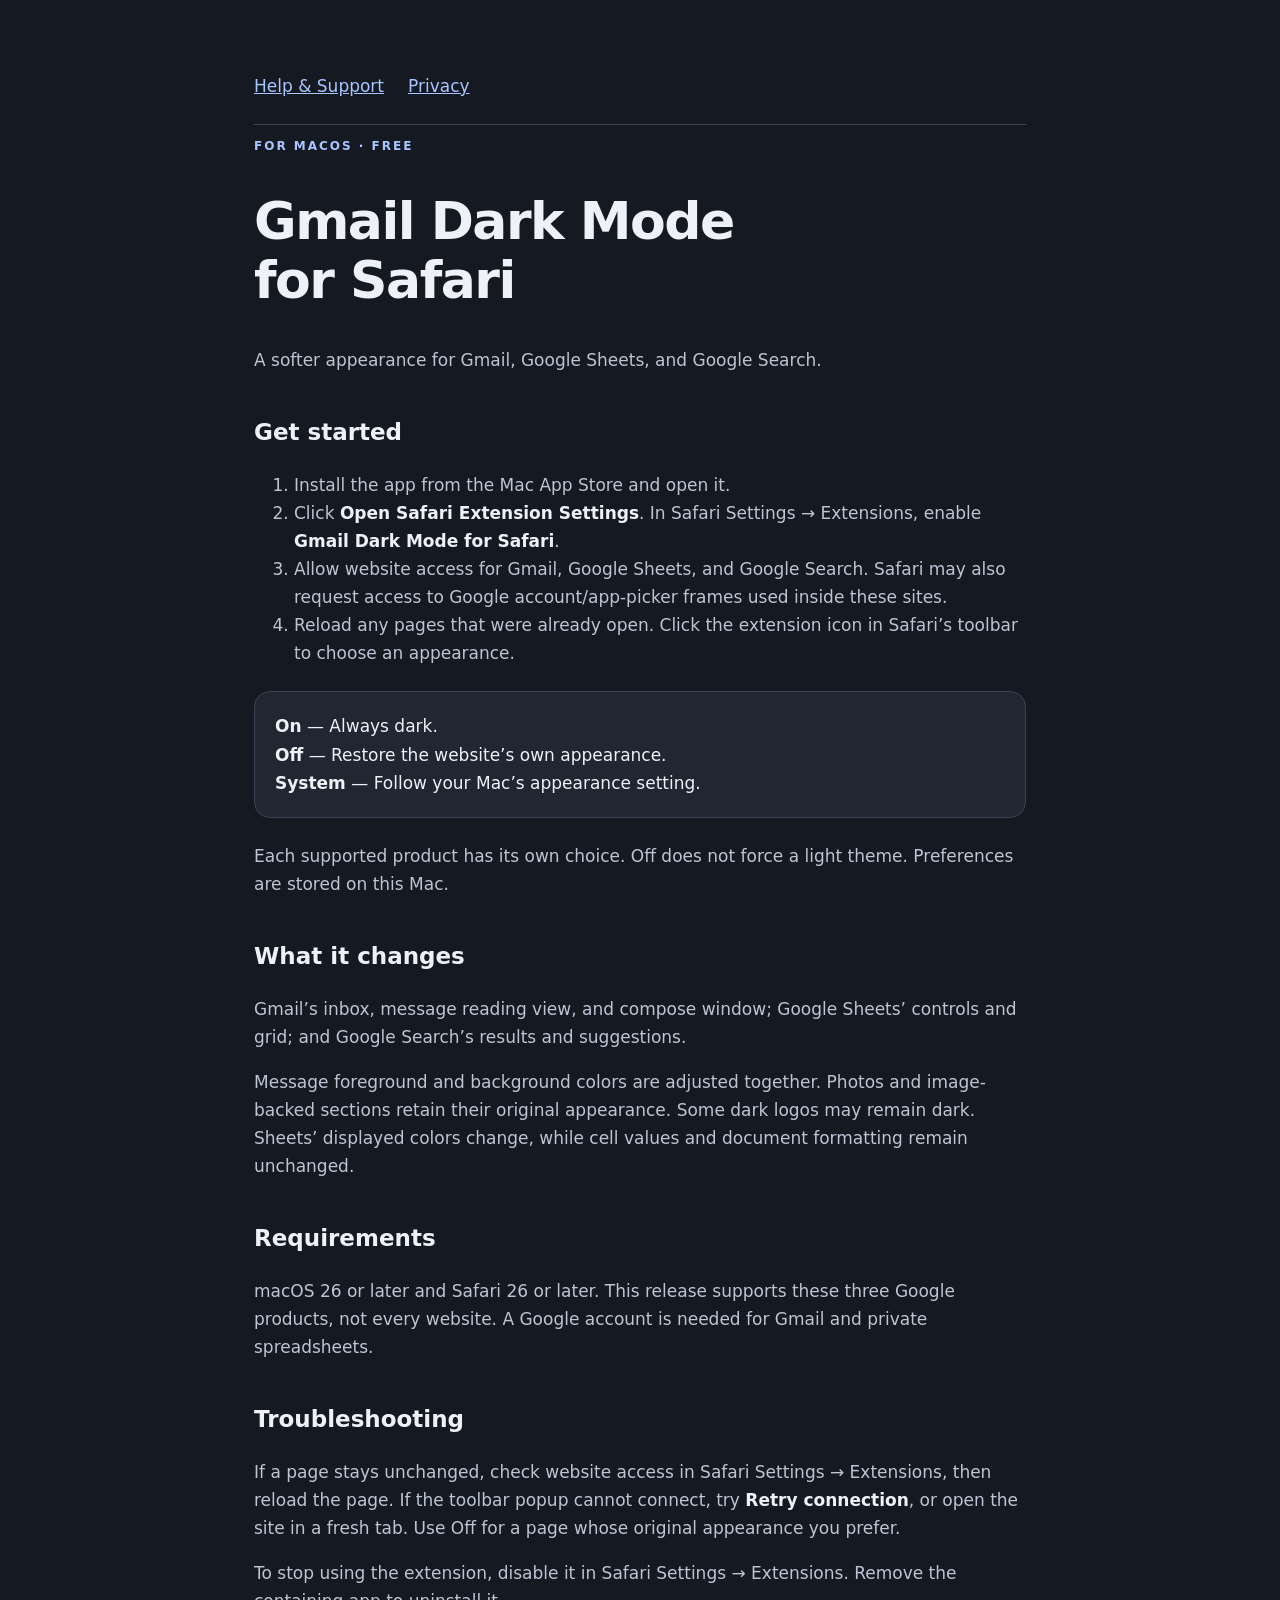
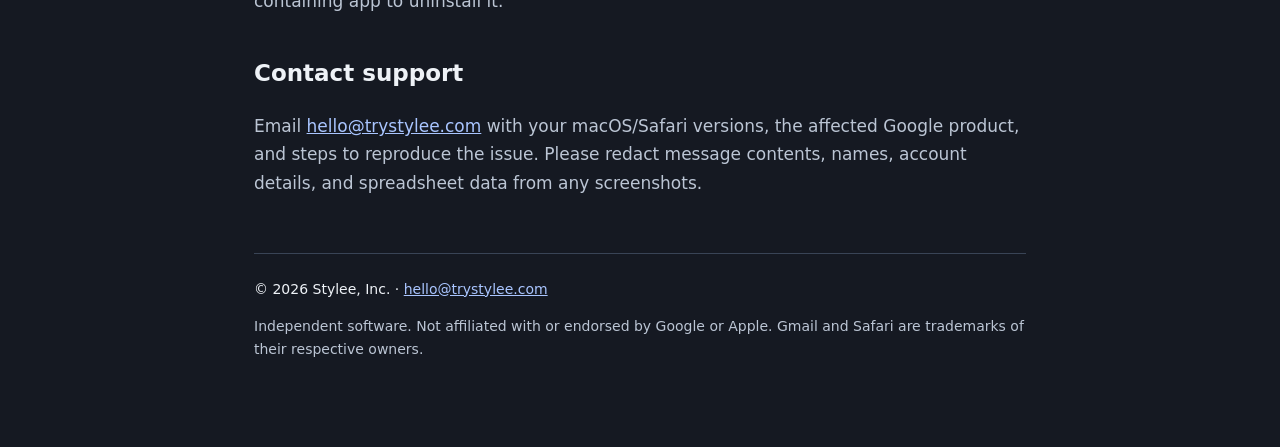
==== site/index.html @ 9e238961 "Prepare signed 1.0 App Store release and TestFlight validation" ====
<!doctype html>
<html lang="en"><meta charset="utf-8"><meta name="viewport" content="width=device-width,initial-scale=1"><title>Gmail Dark Mode for Safari — Help & Support</title><meta name="description" content="Dark appearance for Gmail, Google Sheets, and Google Search in Safari. Setup, support, and privacy information."><link rel="stylesheet" href="style.css"><main><nav><a href="./">Help &amp; Support</a><a href="privacy.html">Privacy</a></nav><p class="eyebrow">For macOS · Free</p><h1>Gmail Dark Mode<br>for Safari</h1><p>A softer appearance for Gmail, Google Sheets, and Google Search.</p><h2>Get started</h2><ol><li>Install the app from the Mac App Store and open it.</li><li>Click <strong>Open Safari Extension Settings</strong>. In Safari Settings → Extensions, enable <strong>Gmail Dark Mode for Safari</strong>.</li><li>Allow website access for Gmail, Google Sheets, and Google Search. Safari may also request access to Google account/app-picker frames used inside these sites.</li><li>Reload any pages that were already open. Click the extension icon in Safari’s toolbar to choose an appearance.</li></ol><div class="card"><strong>On</strong> — Always dark.<br><strong>Off</strong> — Restore the website’s own appearance.<br><strong>System</strong> — Follow your Mac’s appearance setting.</div><p>Each supported product has its own choice. Off does not force a light theme. Preferences are stored on this Mac.</p><h2>What it changes</h2><p>Gmail’s inbox, message reading view, and compose window; Google Sheets’ controls and grid; and Google Search’s results and suggestions.</p><p>Message foreground and background colors are adjusted together. Photos and image-backed sections retain their original appearance. Some dark logos may remain dark. Sheets’ displayed colors change, while cell values and document formatting remain unchanged.</p><h2>Requirements</h2><p>macOS 26 or later and Safari 26 or later. This release supports these three Google products, not every website. A Google account is needed for Gmail and private spreadsheets.</p><h2>Troubleshooting</h2><p>If a page stays unchanged, check website access in Safari Settings → Extensions, then reload the page. If the toolbar popup cannot connect, try <strong>Retry connection</strong>, or open the site in a fresh tab. Use Off for a page whose original appearance you prefer.</p><p>To stop using the extension, disable it in Safari Settings → Extensions. Remove the containing app to uninstall it.</p><h2>Contact support</h2><p>Email <a href="mailto:hello@trystylee.com">hello@trystylee.com</a> with your macOS/Safari versions, the affected Google product, and steps to reproduce the issue. Please redact message contents, names, account details, and spreadsheet data from any screenshots.</p><footer>© 2026 Stylee, Inc. · <a href="mailto:hello@trystylee.com">hello@trystylee.com</a><p>Independent software. Not affiliated with or endorsed by Google or Apple. Gmail and Safari are trademarks of their respective owners.</p></footer></main></html>
---- site/style.css ----
*{box-sizing:border-box}body{margin:0;background:#151922;color:#eef2f7;font:17px/1.65 system-ui,sans-serif}main{max-width:820px;margin:auto;padding:72px 24px}h1{font-size:clamp(32px,6vw,52px);line-height:1.15;letter-spacing:-1.5px}h2{margin-top:40px;font-size:23px}p,li{color:#bbc5d4}a{color:#a9c5ff}nav{display:flex;gap:24px;border-bottom:1px solid #394456;padding-bottom:24px}footer{margin-top:56px;border-top:1px solid #394456;padding-top:24px;font-size:14px}.eyebrow{color:#a9c5ff;text-transform:uppercase;letter-spacing:2px;font-size:12px;font-weight:700}.card{background:#202733;border:1px solid #394456;border-radius:16px;padding:20px;margin:24px 0}strong{color:#eef2f7}
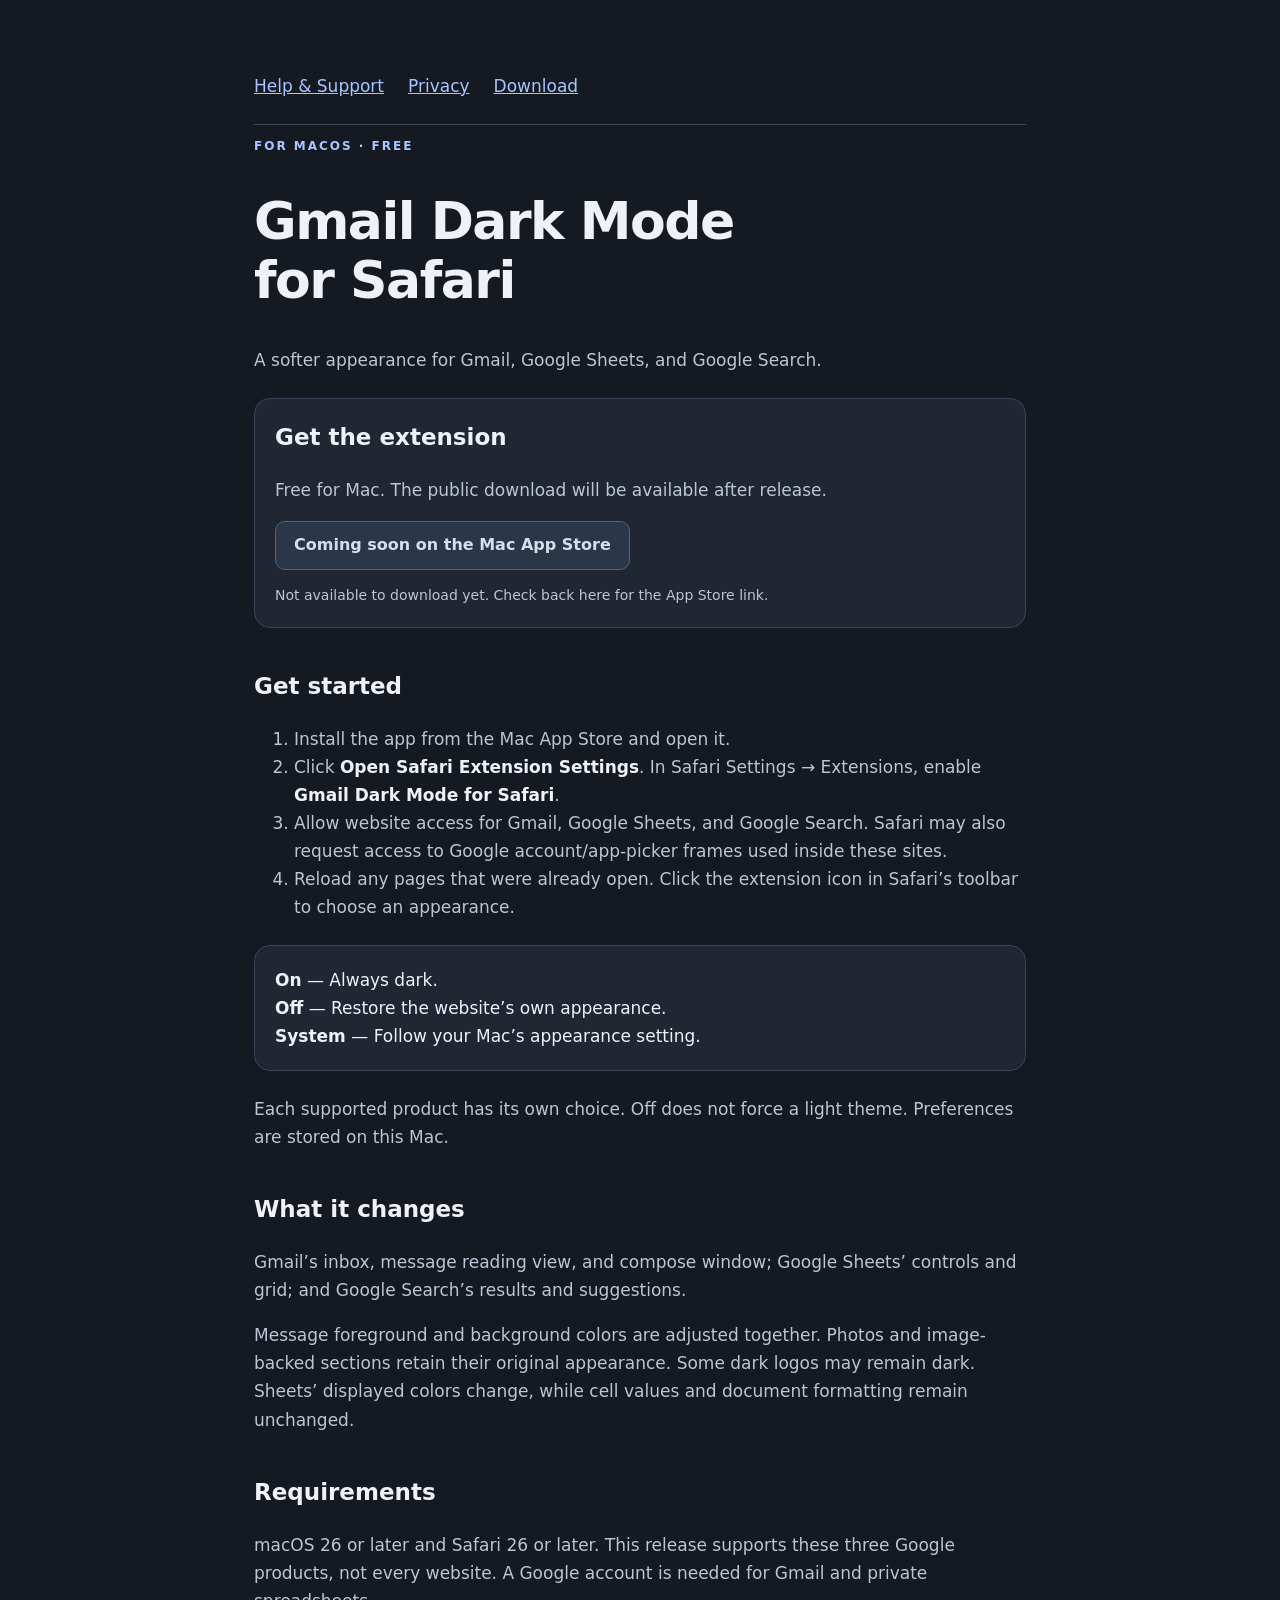
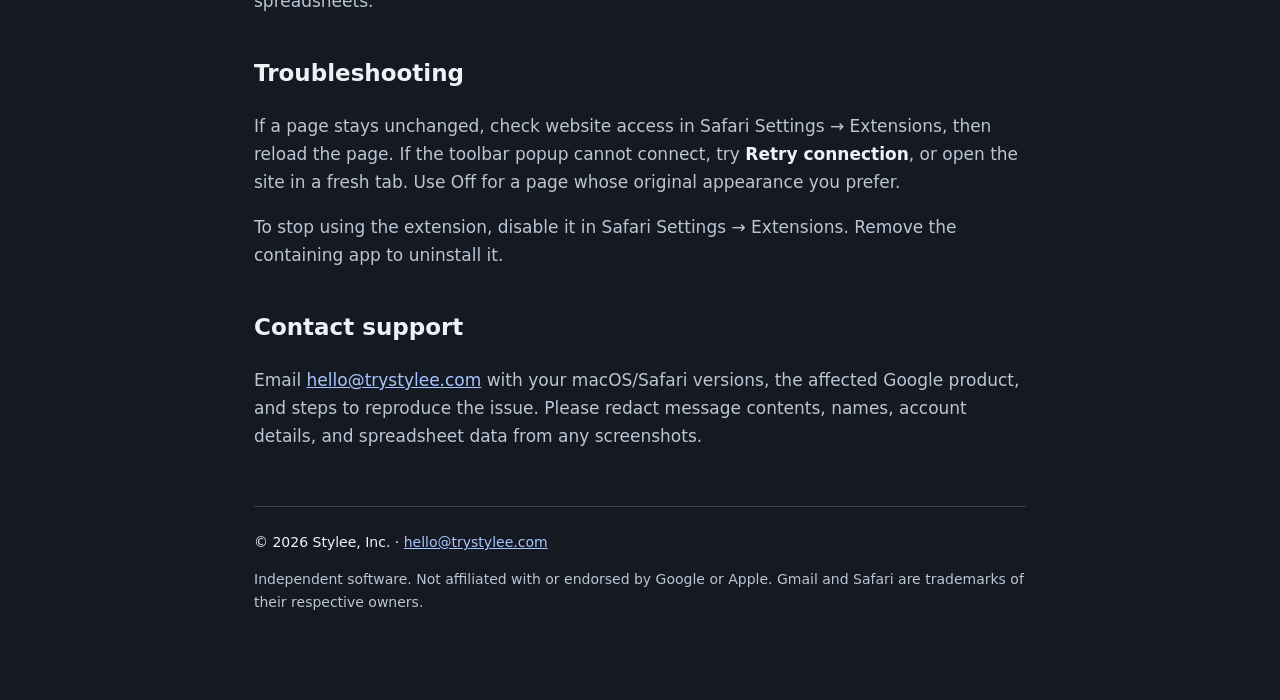
==== commit d0d49d33: "Add coming-soon App Store download section to support website" ====
--- a/site/index.html
+++ b/site/index.html
@@ -1,2 +1,2 @@
 <!doctype html>
-<html lang="en"><meta charset="utf-8"><meta name="viewport" content="width=device-width,initial-scale=1"><title>Gmail Dark Mode for Safari — Help & Support</title><meta name="description" content="Dark appearance for Gmail, Google Sheets, and Google Search in Safari. Setup, support, and privacy information."><link rel="stylesheet" href="style.css"><main><nav><a href="./">Help &amp; Support</a><a href="privacy.html">Privacy</a></nav><p class="eyebrow">For macOS · Free</p><h1>Gmail Dark Mode<br>for Safari</h1><p>A softer appearance for Gmail, Google Sheets, and Google Search.</p><h2>Get started</h2><ol><li>Install the app from the Mac App Store and open it.</li><li>Click <strong>Open Safari Extension Settings</strong>. In Safari Settings → Extensions, enable <strong>Gmail Dark Mode for Safari</strong>.</li><li>Allow website access for Gmail, Google Sheets, and Google Search. Safari may also request access to Google account/app-picker frames used inside these sites.</li><li>Reload any pages that were already open. Click the extension icon in Safari’s toolbar to choose an appearance.</li></ol><div class="card"><strong>On</strong> — Always dark.<br><strong>Off</strong> — Restore the website’s own appearance.<br><strong>System</strong> — Follow your Mac’s appearance setting.</div><p>Each supported product has its own choice. Off does not force a light theme. Preferences are stored on this Mac.</p><h2>What it changes</h2><p>Gmail’s inbox, message reading view, and compose window; Google Sheets’ controls and grid; and Google Search’s results and suggestions.</p><p>Message foreground and background colors are adjusted together. Photos and image-backed sections retain their original appearance. Some dark logos may remain dark. Sheets’ displayed colors change, while cell values and document formatting remain unchanged.</p><h2>Requirements</h2><p>macOS 26 or later and Safari 26 or later. This release supports these three Google products, not every website. A Google account is needed for Gmail and private spreadsheets.</p><h2>Troubleshooting</h2><p>If a page stays unchanged, check website access in Safari Settings → Extensions, then reload the page. If the toolbar popup cannot connect, try <strong>Retry connection</strong>, or open the site in a fresh tab. Use Off for a page whose original appearance you prefer.</p><p>To stop using the extension, disable it in Safari Settings → Extensions. Remove the containing app to uninstall it.</p><h2>Contact support</h2><p>Email <a href="mailto:hello@trystylee.com">hello@trystylee.com</a> with your macOS/Safari versions, the affected Google product, and steps to reproduce the issue. Please redact message contents, names, account details, and spreadsheet data from any screenshots.</p><footer>© 2026 Stylee, Inc. · <a href="mailto:hello@trystylee.com">hello@trystylee.com</a><p>Independent software. Not affiliated with or endorsed by Google or Apple. Gmail and Safari are trademarks of their respective owners.</p></footer></main></html>
+<html lang="en"><meta charset="utf-8"><meta name="viewport" content="width=device-width,initial-scale=1"><title>Gmail Dark Mode for Safari — Help & Support</title><meta name="description" content="Dark appearance for Gmail, Google Sheets, and Google Search in Safari. Setup, support, and privacy information."><link rel="stylesheet" href="style.css"><main><nav><a href="./">Help &amp; Support</a><a href="privacy.html">Privacy</a><a href="./#download">Download</a></nav><p class="eyebrow">For macOS · Free</p><h1>Gmail Dark Mode<br>for Safari</h1><p>A softer appearance for Gmail, Google Sheets, and Google Search.</p><section id="download" class="card" aria-labelledby="download-title"><h2 id="download-title">Get the extension</h2><p>Free for Mac. The public download will be available after release.</p><!-- APP_STORE_DOWNLOAD: Replace the disabled button with an anchor using the verified live App Store URL at release. See docs/support-deployment.md. --><button class="download-button" type="button" disabled aria-describedby="download-status">Coming soon on the Mac App Store</button><p id="download-status">Not available to download yet. Check back here for the App Store link.</p></section><h2>Get started</h2><ol><li>Install the app from the Mac App Store and open it.</li><li>Click <strong>Open Safari Extension Settings</strong>. In Safari Settings → Extensions, enable <strong>Gmail Dark Mode for Safari</strong>.</li><li>Allow website access for Gmail, Google Sheets, and Google Search. Safari may also request access to Google account/app-picker frames used inside these sites.</li><li>Reload any pages that were already open. Click the extension icon in Safari’s toolbar to choose an appearance.</li></ol><div class="card"><strong>On</strong> — Always dark.<br><strong>Off</strong> — Restore the website’s own appearance.<br><strong>System</strong> — Follow your Mac’s appearance setting.</div><p>Each supported product has its own choice. Off does not force a light theme. Preferences are stored on this Mac.</p><h2>What it changes</h2><p>Gmail’s inbox, message reading view, and compose window; Google Sheets’ controls and grid; and Google Search’s results and suggestions.</p><p>Message foreground and background colors are adjusted together. Photos and image-backed sections retain their original appearance. Some dark logos may remain dark. Sheets’ displayed colors change, while cell values and document formatting remain unchanged.</p><h2>Requirements</h2><p>macOS 26 or later and Safari 26 or later. This release supports these three Google products, not every website. A Google account is needed for Gmail and private spreadsheets.</p><h2>Troubleshooting</h2><p>If a page stays unchanged, check website access in Safari Settings → Extensions, then reload the page. If the toolbar popup cannot connect, try <strong>Retry connection</strong>, or open the site in a fresh tab. Use Off for a page whose original appearance you prefer.</p><p>To stop using the extension, disable it in Safari Settings → Extensions. Remove the containing app to uninstall it.</p><h2>Contact support</h2><p>Email <a href="mailto:hello@trystylee.com">hello@trystylee.com</a> with your macOS/Safari versions, the affected Google product, and steps to reproduce the issue. Please redact message contents, names, account details, and spreadsheet data from any screenshots.</p><footer>© 2026 Stylee, Inc. · <a href="mailto:hello@trystylee.com">hello@trystylee.com</a><p>Independent software. Not affiliated with or endorsed by Google or Apple. Gmail and Safari are trademarks of their respective owners.</p></footer></main></html>
--- a/site/style.css
+++ b/site/style.css
@@ -1 +1,3 @@
 *{box-sizing:border-box}body{margin:0;background:#151922;color:#eef2f7;font:17px/1.65 system-ui,sans-serif}main{max-width:820px;margin:auto;padding:72px 24px}h1{font-size:clamp(32px,6vw,52px);line-height:1.15;letter-spacing:-1.5px}h2{margin-top:40px;font-size:23px}p,li{color:#bbc5d4}a{color:#a9c5ff}nav{display:flex;gap:24px;border-bottom:1px solid #394456;padding-bottom:24px}footer{margin-top:56px;border-top:1px solid #394456;padding-top:24px;font-size:14px}.eyebrow{color:#a9c5ff;text-transform:uppercase;letter-spacing:2px;font-size:12px;font-weight:700}.card{background:#202733;border:1px solid #394456;border-radius:16px;padding:20px;margin:24px 0}strong{color:#eef2f7}
+
+nav{flex-wrap:wrap}#download{scroll-margin-top:24px}#download h2{margin-top:0}.download-button{display:inline-block;max-width:100%;border:1px solid #52637b;border-radius:10px;padding:12px 18px;background:#2b3749;color:#d5deeb;font:600 16px/1.4 system-ui,sans-serif;text-align:center;text-decoration:none}.download-button:disabled{opacity:1;cursor:default}#download-status{font-size:14px;margin-bottom:0}
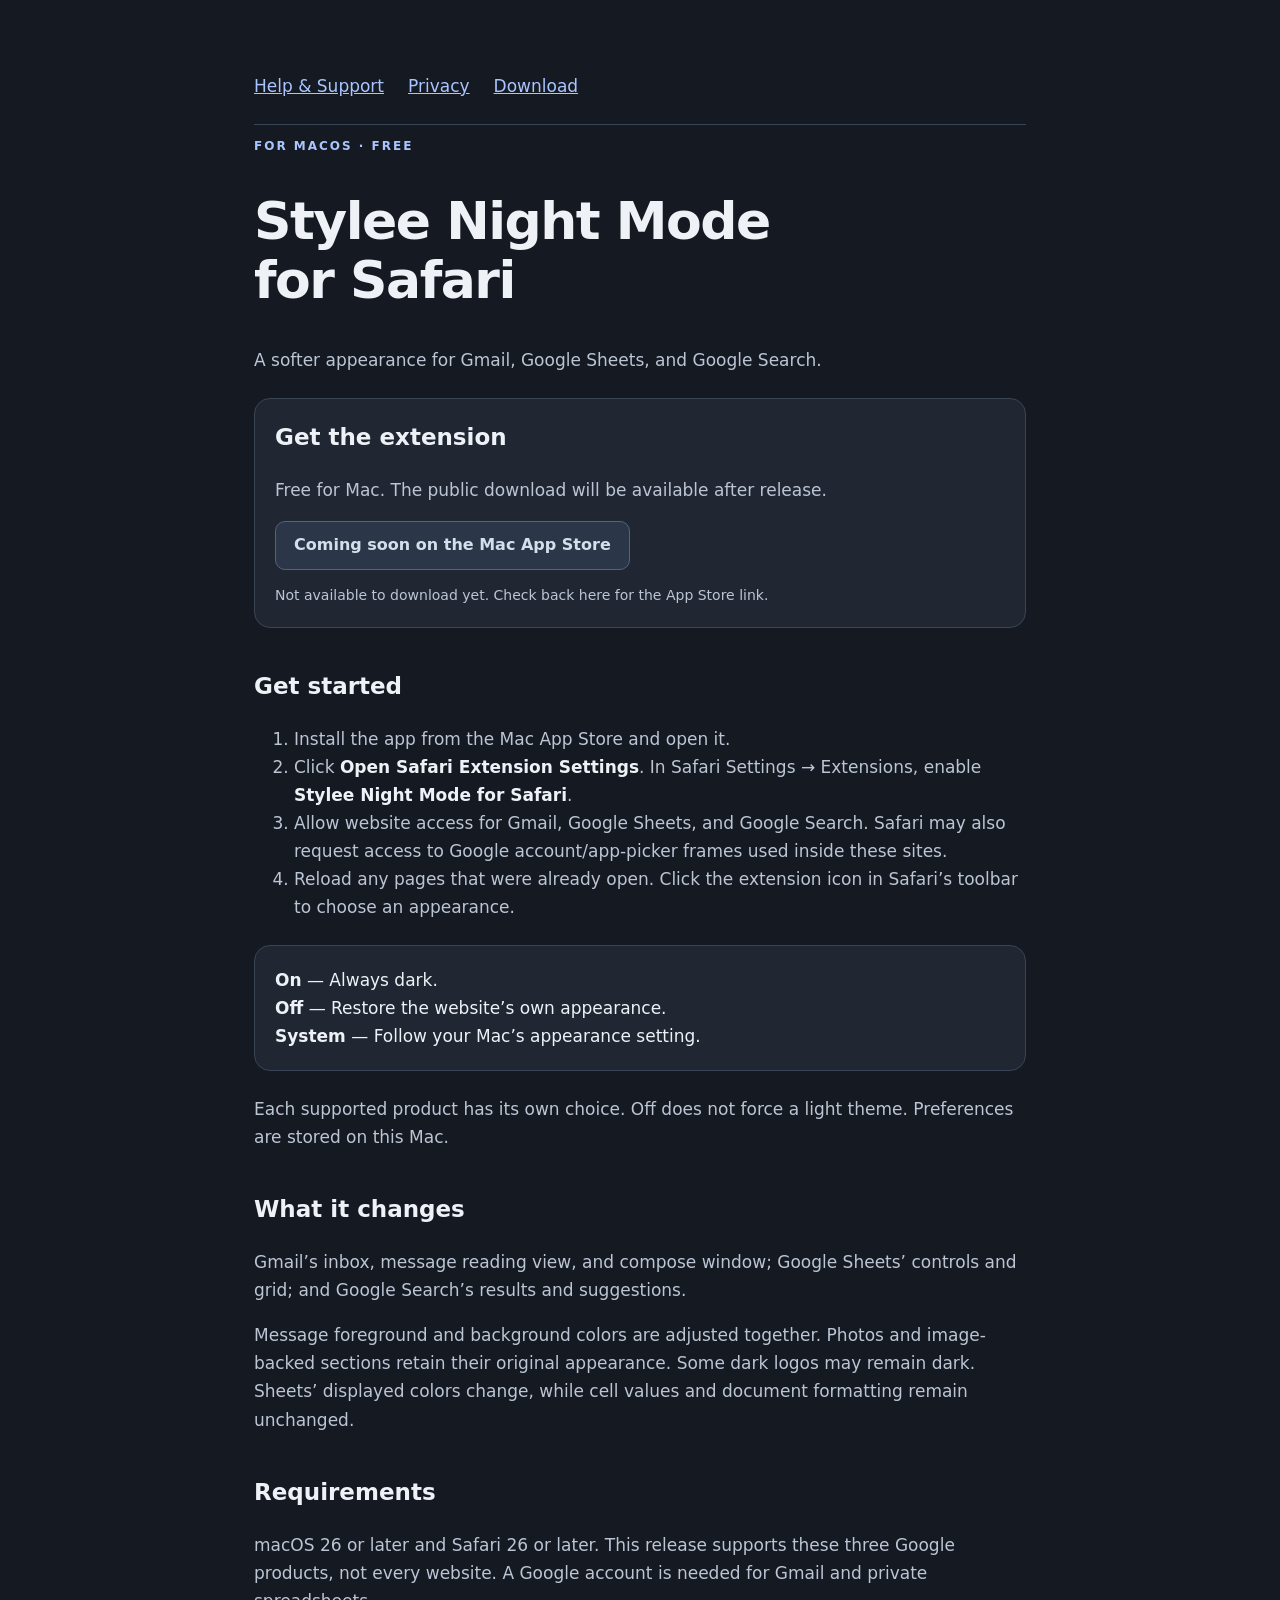
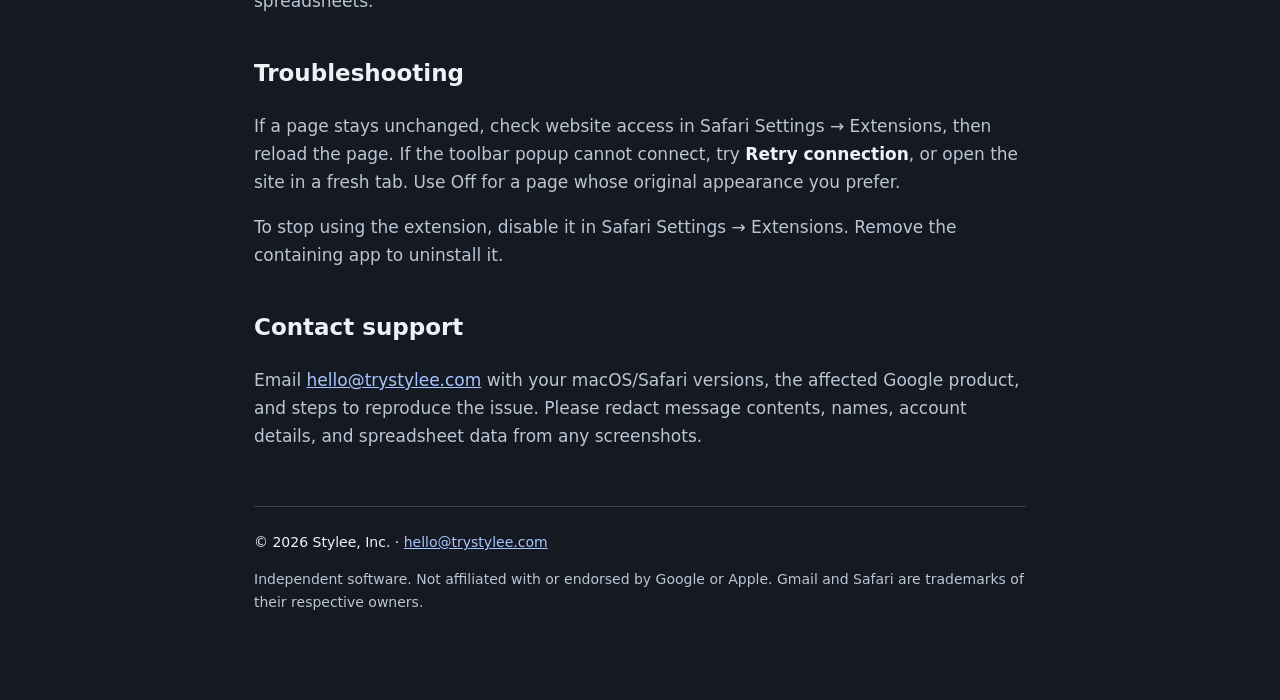
==== commit 706a5370: "Rename app to Stylee Night Mode for Safari" ====
--- a/site/index.html
+++ b/site/index.html
@@ -1,2 +1,2 @@
 <!doctype html>
-<html lang="en"><meta charset="utf-8"><meta name="viewport" content="width=device-width,initial-scale=1"><title>Gmail Dark Mode for Safari — Help & Support</title><meta name="description" content="Dark appearance for Gmail, Google Sheets, and Google Search in Safari. Setup, support, and privacy information."><link rel="stylesheet" href="style.css"><main><nav><a href="./">Help &amp; Support</a><a href="privacy.html">Privacy</a><a href="./#download">Download</a></nav><p class="eyebrow">For macOS · Free</p><h1>Gmail Dark Mode<br>for Safari</h1><p>A softer appearance for Gmail, Google Sheets, and Google Search.</p><section id="download" class="card" aria-labelledby="download-title"><h2 id="download-title">Get the extension</h2><p>Free for Mac. The public download will be available after release.</p><!-- APP_STORE_DOWNLOAD: Replace the disabled button with an anchor using the verified live App Store URL at release. See docs/support-deployment.md. --><button class="download-button" type="button" disabled aria-describedby="download-status">Coming soon on the Mac App Store</button><p id="download-status">Not available to download yet. Check back here for the App Store link.</p></section><h2>Get started</h2><ol><li>Install the app from the Mac App Store and open it.</li><li>Click <strong>Open Safari Extension Settings</strong>. In Safari Settings → Extensions, enable <strong>Gmail Dark Mode for Safari</strong>.</li><li>Allow website access for Gmail, Google Sheets, and Google Search. Safari may also request access to Google account/app-picker frames used inside these sites.</li><li>Reload any pages that were already open. Click the extension icon in Safari’s toolbar to choose an appearance.</li></ol><div class="card"><strong>On</strong> — Always dark.<br><strong>Off</strong> — Restore the website’s own appearance.<br><strong>System</strong> — Follow your Mac’s appearance setting.</div><p>Each supported product has its own choice. Off does not force a light theme. Preferences are stored on this Mac.</p><h2>What it changes</h2><p>Gmail’s inbox, message reading view, and compose window; Google Sheets’ controls and grid; and Google Search’s results and suggestions.</p><p>Message foreground and background colors are adjusted together. Photos and image-backed sections retain their original appearance. Some dark logos may remain dark. Sheets’ displayed colors change, while cell values and document formatting remain unchanged.</p><h2>Requirements</h2><p>macOS 26 or later and Safari 26 or later. This release supports these three Google products, not every website. A Google account is needed for Gmail and private spreadsheets.</p><h2>Troubleshooting</h2><p>If a page stays unchanged, check website access in Safari Settings → Extensions, then reload the page. If the toolbar popup cannot connect, try <strong>Retry connection</strong>, or open the site in a fresh tab. Use Off for a page whose original appearance you prefer.</p><p>To stop using the extension, disable it in Safari Settings → Extensions. Remove the containing app to uninstall it.</p><h2>Contact support</h2><p>Email <a href="mailto:hello@trystylee.com">hello@trystylee.com</a> with your macOS/Safari versions, the affected Google product, and steps to reproduce the issue. Please redact message contents, names, account details, and spreadsheet data from any screenshots.</p><footer>© 2026 Stylee, Inc. · <a href="mailto:hello@trystylee.com">hello@trystylee.com</a><p>Independent software. Not affiliated with or endorsed by Google or Apple. Gmail and Safari are trademarks of their respective owners.</p></footer></main></html>
+<html lang="en"><meta charset="utf-8"><meta name="viewport" content="width=device-width,initial-scale=1"><title>Stylee Night Mode for Safari — Help & Support</title><meta name="description" content="Dark appearance for Gmail, Google Sheets, and Google Search in Safari. Setup, support, and privacy information."><link rel="stylesheet" href="style.css"><main><nav><a href="./">Help &amp; Support</a><a href="privacy.html">Privacy</a><a href="./#download">Download</a></nav><p class="eyebrow">For macOS · Free</p><h1>Stylee Night Mode<br>for Safari</h1><p>A softer appearance for Gmail, Google Sheets, and Google Search.</p><section id="download" class="card" aria-labelledby="download-title"><h2 id="download-title">Get the extension</h2><p>Free for Mac. The public download will be available after release.</p><!-- APP_STORE_DOWNLOAD: Replace the disabled button with an anchor using the verified live App Store URL at release. See docs/support-deployment.md. --><button class="download-button" type="button" disabled aria-describedby="download-status">Coming soon on the Mac App Store</button><p id="download-status">Not available to download yet. Check back here for the App Store link.</p></section><h2>Get started</h2><ol><li>Install the app from the Mac App Store and open it.</li><li>Click <strong>Open Safari Extension Settings</strong>. In Safari Settings → Extensions, enable <strong>Stylee Night Mode for Safari</strong>.</li><li>Allow website access for Gmail, Google Sheets, and Google Search. Safari may also request access to Google account/app-picker frames used inside these sites.</li><li>Reload any pages that were already open. Click the extension icon in Safari’s toolbar to choose an appearance.</li></ol><div class="card"><strong>On</strong> — Always dark.<br><strong>Off</strong> — Restore the website’s own appearance.<br><strong>System</strong> — Follow your Mac’s appearance setting.</div><p>Each supported product has its own choice. Off does not force a light theme. Preferences are stored on this Mac.</p><h2>What it changes</h2><p>Gmail’s inbox, message reading view, and compose window; Google Sheets’ controls and grid; and Google Search’s results and suggestions.</p><p>Message foreground and background colors are adjusted together. Photos and image-backed sections retain their original appearance. Some dark logos may remain dark. Sheets’ displayed colors change, while cell values and document formatting remain unchanged.</p><h2>Requirements</h2><p>macOS 26 or later and Safari 26 or later. This release supports these three Google products, not every website. A Google account is needed for Gmail and private spreadsheets.</p><h2>Troubleshooting</h2><p>If a page stays unchanged, check website access in Safari Settings → Extensions, then reload the page. If the toolbar popup cannot connect, try <strong>Retry connection</strong>, or open the site in a fresh tab. Use Off for a page whose original appearance you prefer.</p><p>To stop using the extension, disable it in Safari Settings → Extensions. Remove the containing app to uninstall it.</p><h2>Contact support</h2><p>Email <a href="mailto:hello@trystylee.com">hello@trystylee.com</a> with your macOS/Safari versions, the affected Google product, and steps to reproduce the issue. Please redact message contents, names, account details, and spreadsheet data from any screenshots.</p><footer>© 2026 Stylee, Inc. · <a href="mailto:hello@trystylee.com">hello@trystylee.com</a><p>Independent software. Not affiliated with or endorsed by Google or Apple. Gmail and Safari are trademarks of their respective owners.</p></footer></main></html>
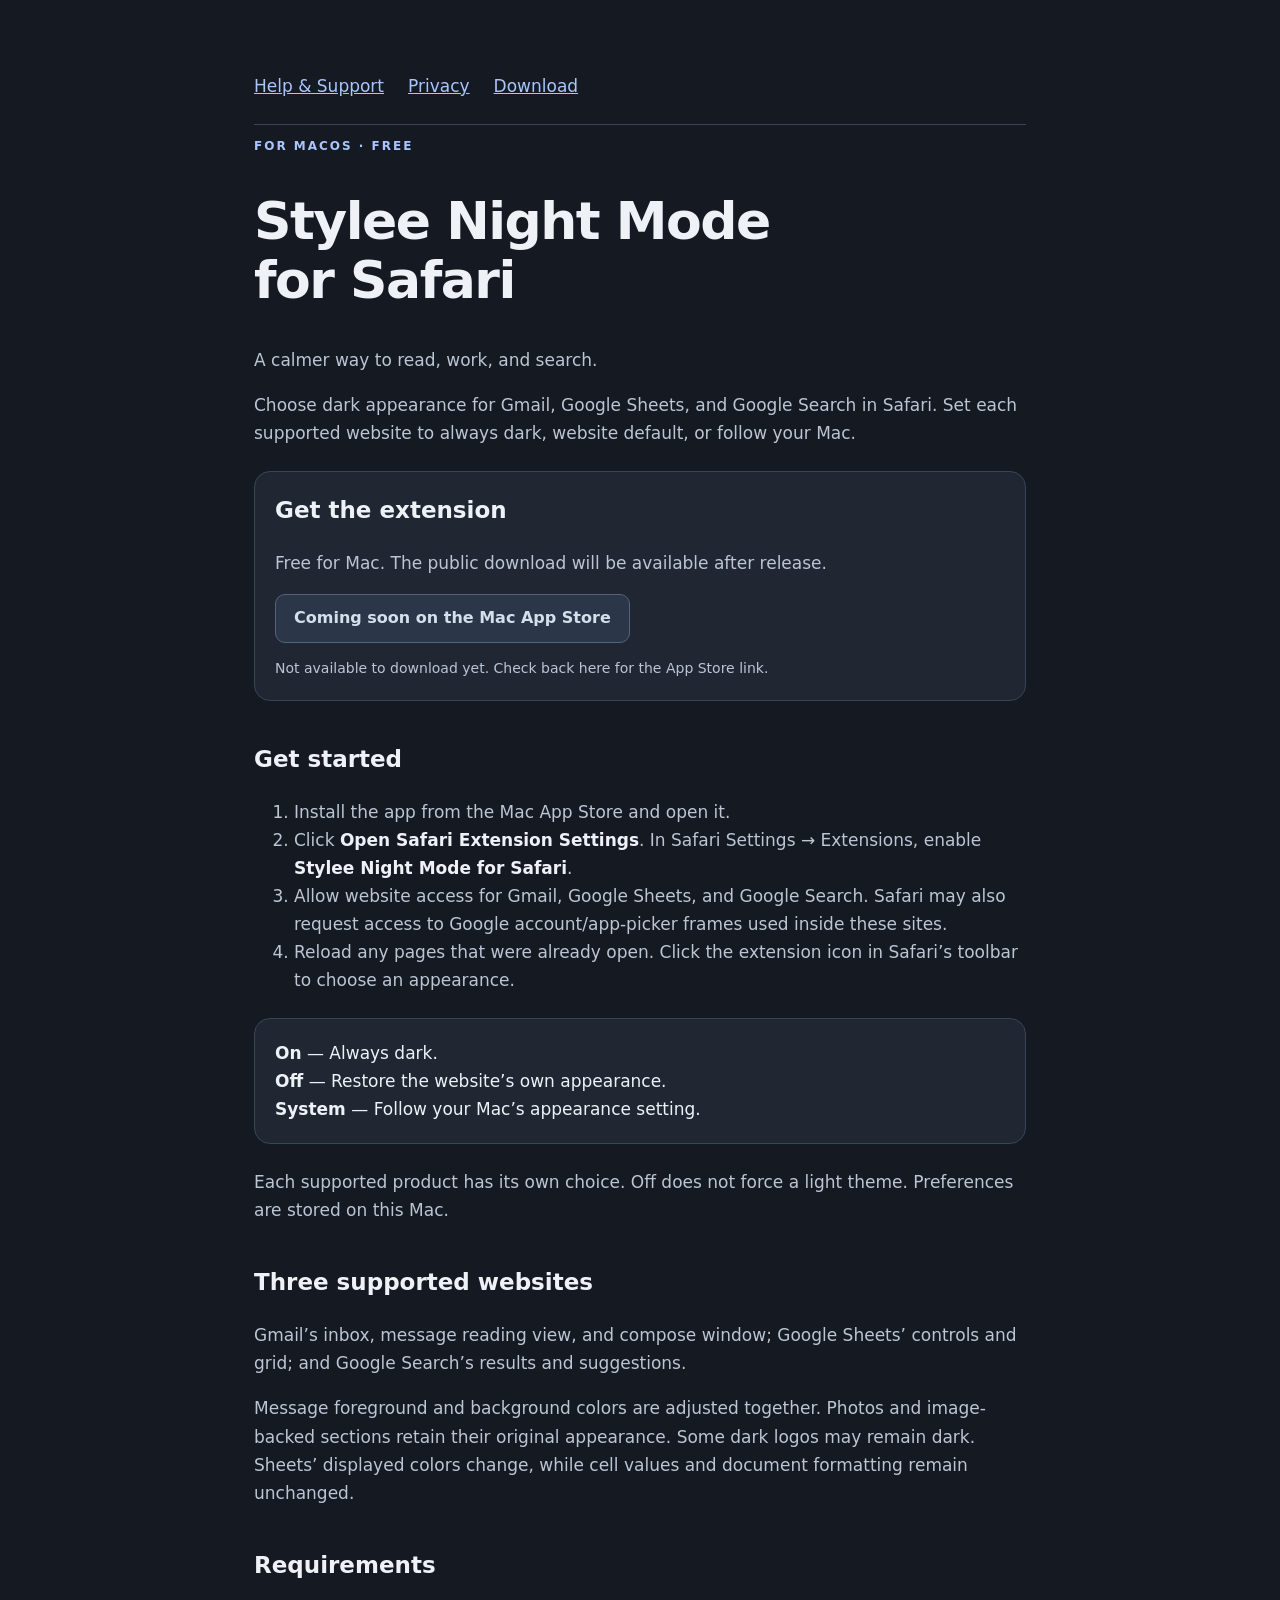
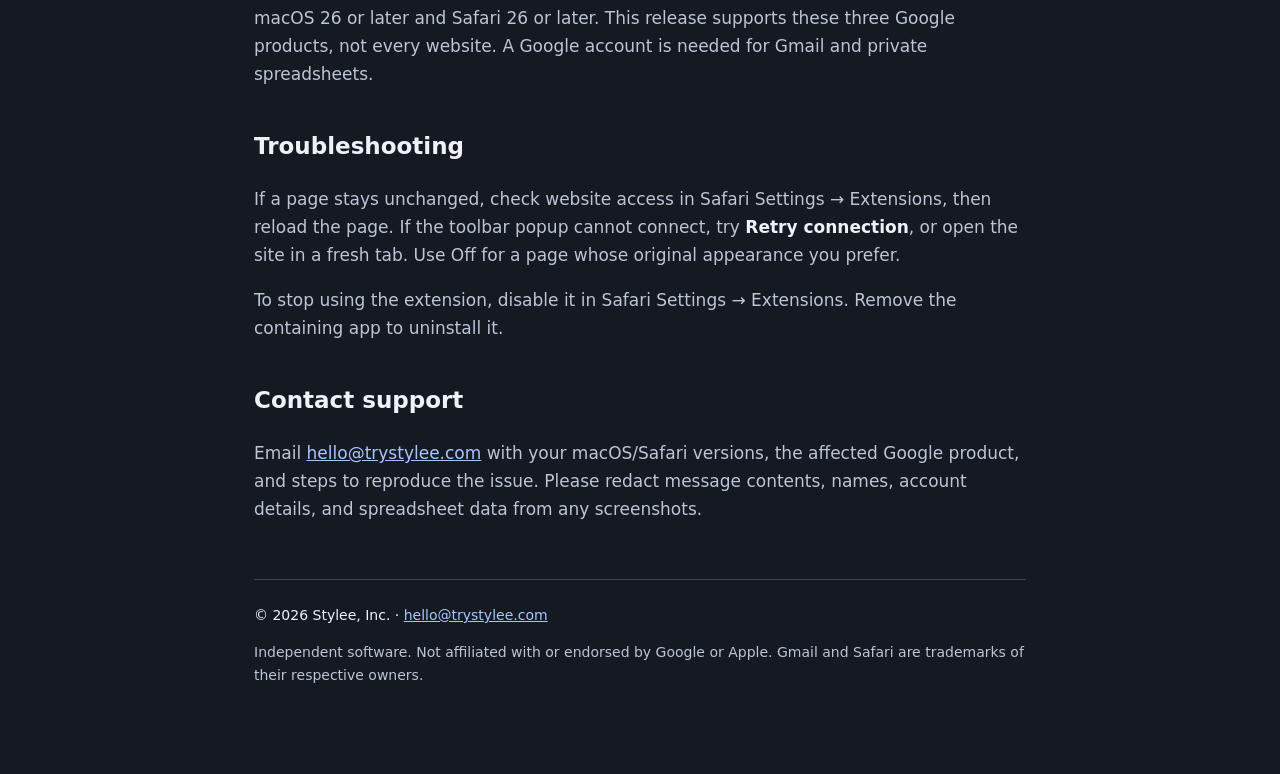
==== commit 2285b67a: "Align listing copy and assets with Stylee night mode positioning" ====
--- a/site/index.html
+++ b/site/index.html
@@ -1,2 +1,2 @@
 <!doctype html>
-<html lang="en"><meta charset="utf-8"><meta name="viewport" content="width=device-width,initial-scale=1"><title>Stylee Night Mode for Safari — Help & Support</title><meta name="description" content="Dark appearance for Gmail, Google Sheets, and Google Search in Safari. Setup, support, and privacy information."><link rel="stylesheet" href="style.css"><main><nav><a href="./">Help &amp; Support</a><a href="privacy.html">Privacy</a><a href="./#download">Download</a></nav><p class="eyebrow">For macOS · Free</p><h1>Stylee Night Mode<br>for Safari</h1><p>A softer appearance for Gmail, Google Sheets, and Google Search.</p><section id="download" class="card" aria-labelledby="download-title"><h2 id="download-title">Get the extension</h2><p>Free for Mac. The public download will be available after release.</p><!-- APP_STORE_DOWNLOAD: Replace the disabled button with an anchor using the verified live App Store URL at release. See docs/support-deployment.md. --><button class="download-button" type="button" disabled aria-describedby="download-status">Coming soon on the Mac App Store</button><p id="download-status">Not available to download yet. Check back here for the App Store link.</p></section><h2>Get started</h2><ol><li>Install the app from the Mac App Store and open it.</li><li>Click <strong>Open Safari Extension Settings</strong>. In Safari Settings → Extensions, enable <strong>Stylee Night Mode for Safari</strong>.</li><li>Allow website access for Gmail, Google Sheets, and Google Search. Safari may also request access to Google account/app-picker frames used inside these sites.</li><li>Reload any pages that were already open. Click the extension icon in Safari’s toolbar to choose an appearance.</li></ol><div class="card"><strong>On</strong> — Always dark.<br><strong>Off</strong> — Restore the website’s own appearance.<br><strong>System</strong> — Follow your Mac’s appearance setting.</div><p>Each supported product has its own choice. Off does not force a light theme. Preferences are stored on this Mac.</p><h2>What it changes</h2><p>Gmail’s inbox, message reading view, and compose window; Google Sheets’ controls and grid; and Google Search’s results and suggestions.</p><p>Message foreground and background colors are adjusted together. Photos and image-backed sections retain their original appearance. Some dark logos may remain dark. Sheets’ displayed colors change, while cell values and document formatting remain unchanged.</p><h2>Requirements</h2><p>macOS 26 or later and Safari 26 or later. This release supports these three Google products, not every website. A Google account is needed for Gmail and private spreadsheets.</p><h2>Troubleshooting</h2><p>If a page stays unchanged, check website access in Safari Settings → Extensions, then reload the page. If the toolbar popup cannot connect, try <strong>Retry connection</strong>, or open the site in a fresh tab. Use Off for a page whose original appearance you prefer.</p><p>To stop using the extension, disable it in Safari Settings → Extensions. Remove the containing app to uninstall it.</p><h2>Contact support</h2><p>Email <a href="mailto:hello@trystylee.com">hello@trystylee.com</a> with your macOS/Safari versions, the affected Google product, and steps to reproduce the issue. Please redact message contents, names, account details, and spreadsheet data from any screenshots.</p><footer>© 2026 Stylee, Inc. · <a href="mailto:hello@trystylee.com">hello@trystylee.com</a><p>Independent software. Not affiliated with or endorsed by Google or Apple. Gmail and Safari are trademarks of their respective owners.</p></footer></main></html>
+<html lang="en"><meta charset="utf-8"><meta name="viewport" content="width=device-width,initial-scale=1"><title>Stylee Night Mode for Safari — Help & Support</title><meta name="description" content="Stylee Night Mode for Safari: appearance controls for supported mail, spreadsheet, and search websites. Setup, support, and privacy."><link rel="stylesheet" href="style.css"><main><nav><a href="./">Help &amp; Support</a><a href="privacy.html">Privacy</a><a href="./#download">Download</a></nav><p class="eyebrow">For macOS · Free</p><h1>Stylee Night Mode<br>for Safari</h1><p>A calmer way to read, work, and search.</p><p>Choose dark appearance for Gmail, Google Sheets, and Google Search in Safari. Set each supported website to always dark, website default, or follow your Mac.</p><section id="download" class="card" aria-labelledby="download-title"><h2 id="download-title">Get the extension</h2><p>Free for Mac. The public download will be available after release.</p><!-- APP_STORE_DOWNLOAD: Replace the disabled button with an anchor using the verified live App Store URL at release. See docs/support-deployment.md. --><button class="download-button" type="button" disabled aria-describedby="download-status">Coming soon on the Mac App Store</button><p id="download-status">Not available to download yet. Check back here for the App Store link.</p></section><h2>Get started</h2><ol><li>Install the app from the Mac App Store and open it.</li><li>Click <strong>Open Safari Extension Settings</strong>. In Safari Settings → Extensions, enable <strong>Stylee Night Mode for Safari</strong>.</li><li>Allow website access for Gmail, Google Sheets, and Google Search. Safari may also request access to Google account/app-picker frames used inside these sites.</li><li>Reload any pages that were already open. Click the extension icon in Safari’s toolbar to choose an appearance.</li></ol><div class="card"><strong>On</strong> — Always dark.<br><strong>Off</strong> — Restore the website’s own appearance.<br><strong>System</strong> — Follow your Mac’s appearance setting.</div><p>Each supported product has its own choice. Off does not force a light theme. Preferences are stored on this Mac.</p><h2>Three supported websites</h2><p>Gmail’s inbox, message reading view, and compose window; Google Sheets’ controls and grid; and Google Search’s results and suggestions.</p><p>Message foreground and background colors are adjusted together. Photos and image-backed sections retain their original appearance. Some dark logos may remain dark. Sheets’ displayed colors change, while cell values and document formatting remain unchanged.</p><h2>Requirements</h2><p>macOS 26 or later and Safari 26 or later. This release supports these three Google products, not every website. A Google account is needed for Gmail and private spreadsheets.</p><h2>Troubleshooting</h2><p>If a page stays unchanged, check website access in Safari Settings → Extensions, then reload the page. If the toolbar popup cannot connect, try <strong>Retry connection</strong>, or open the site in a fresh tab. Use Off for a page whose original appearance you prefer.</p><p>To stop using the extension, disable it in Safari Settings → Extensions. Remove the containing app to uninstall it.</p><h2>Contact support</h2><p>Email <a href="mailto:hello@trystylee.com">hello@trystylee.com</a> with your macOS/Safari versions, the affected Google product, and steps to reproduce the issue. Please redact message contents, names, account details, and spreadsheet data from any screenshots.</p><footer>© 2026 Stylee, Inc. · <a href="mailto:hello@trystylee.com">hello@trystylee.com</a><p>Independent software. Not affiliated with or endorsed by Google or Apple. Gmail and Safari are trademarks of their respective owners.</p></footer></main></html>
